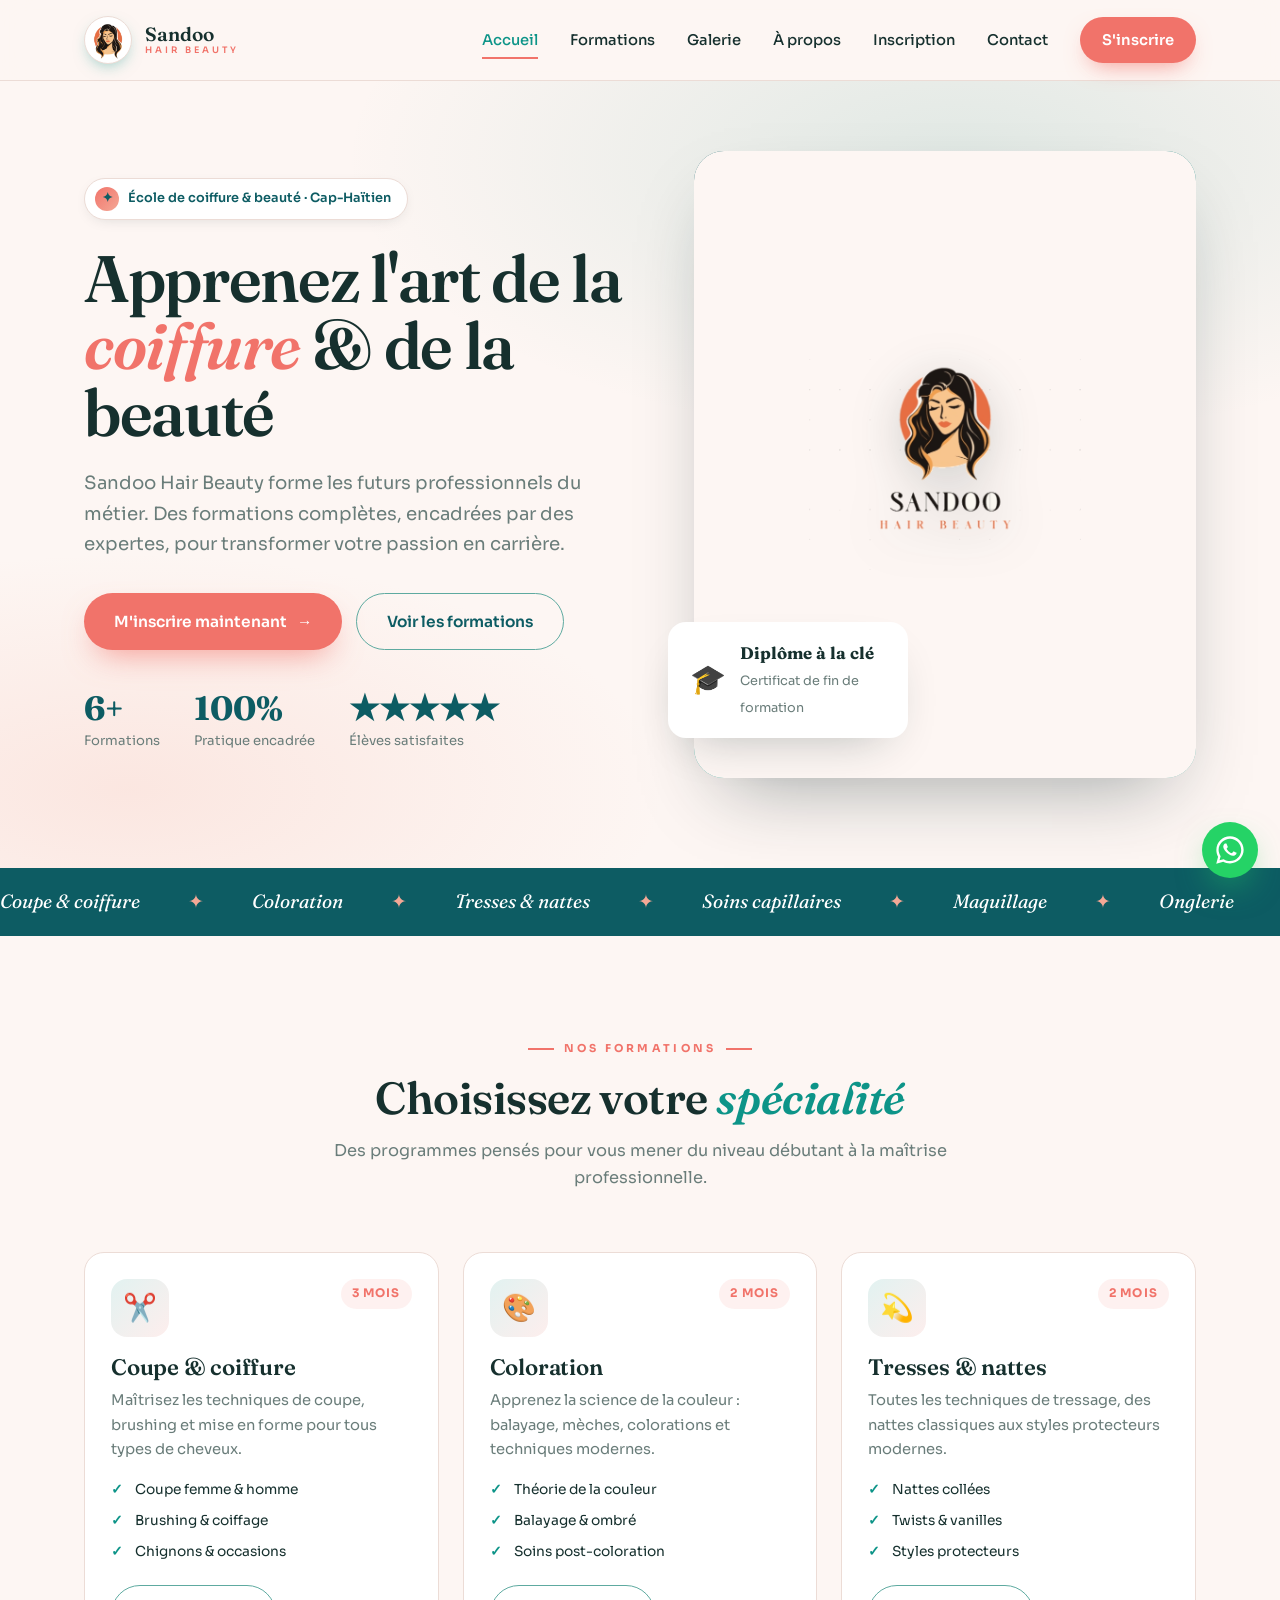
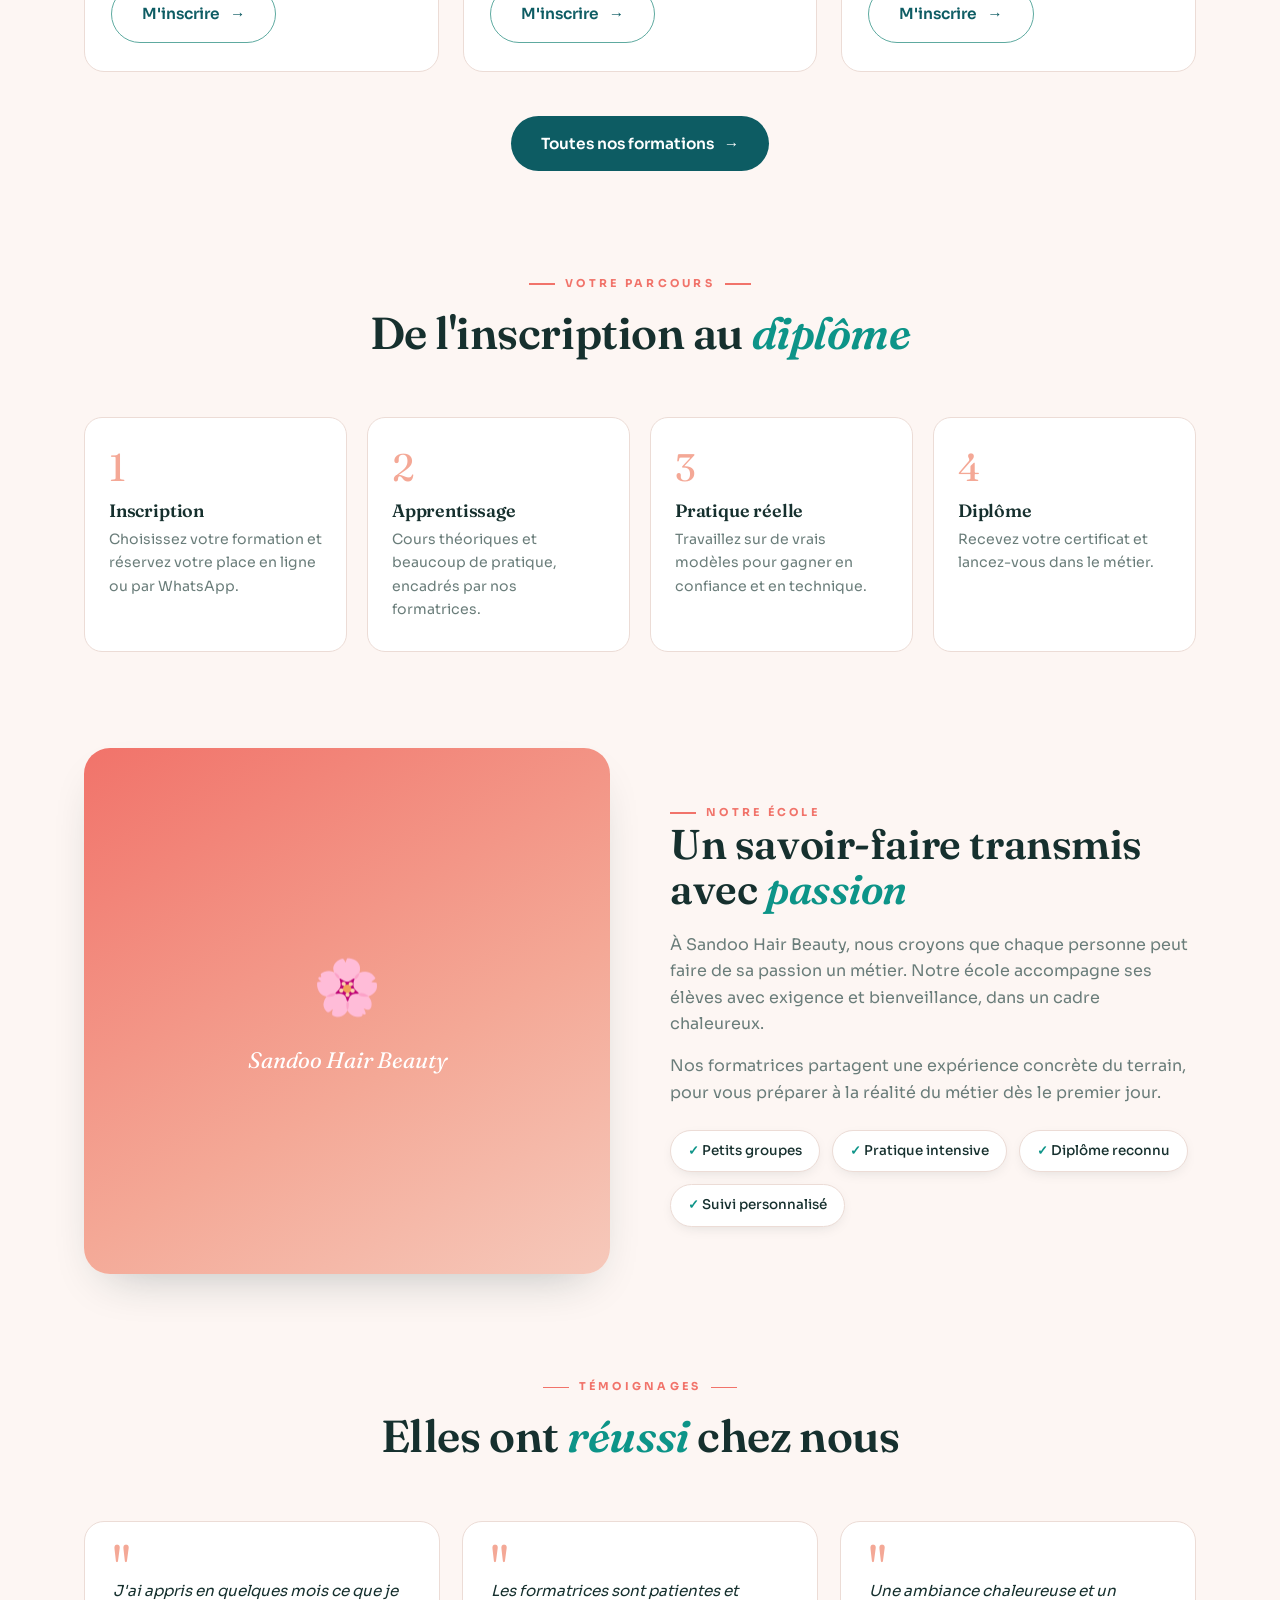
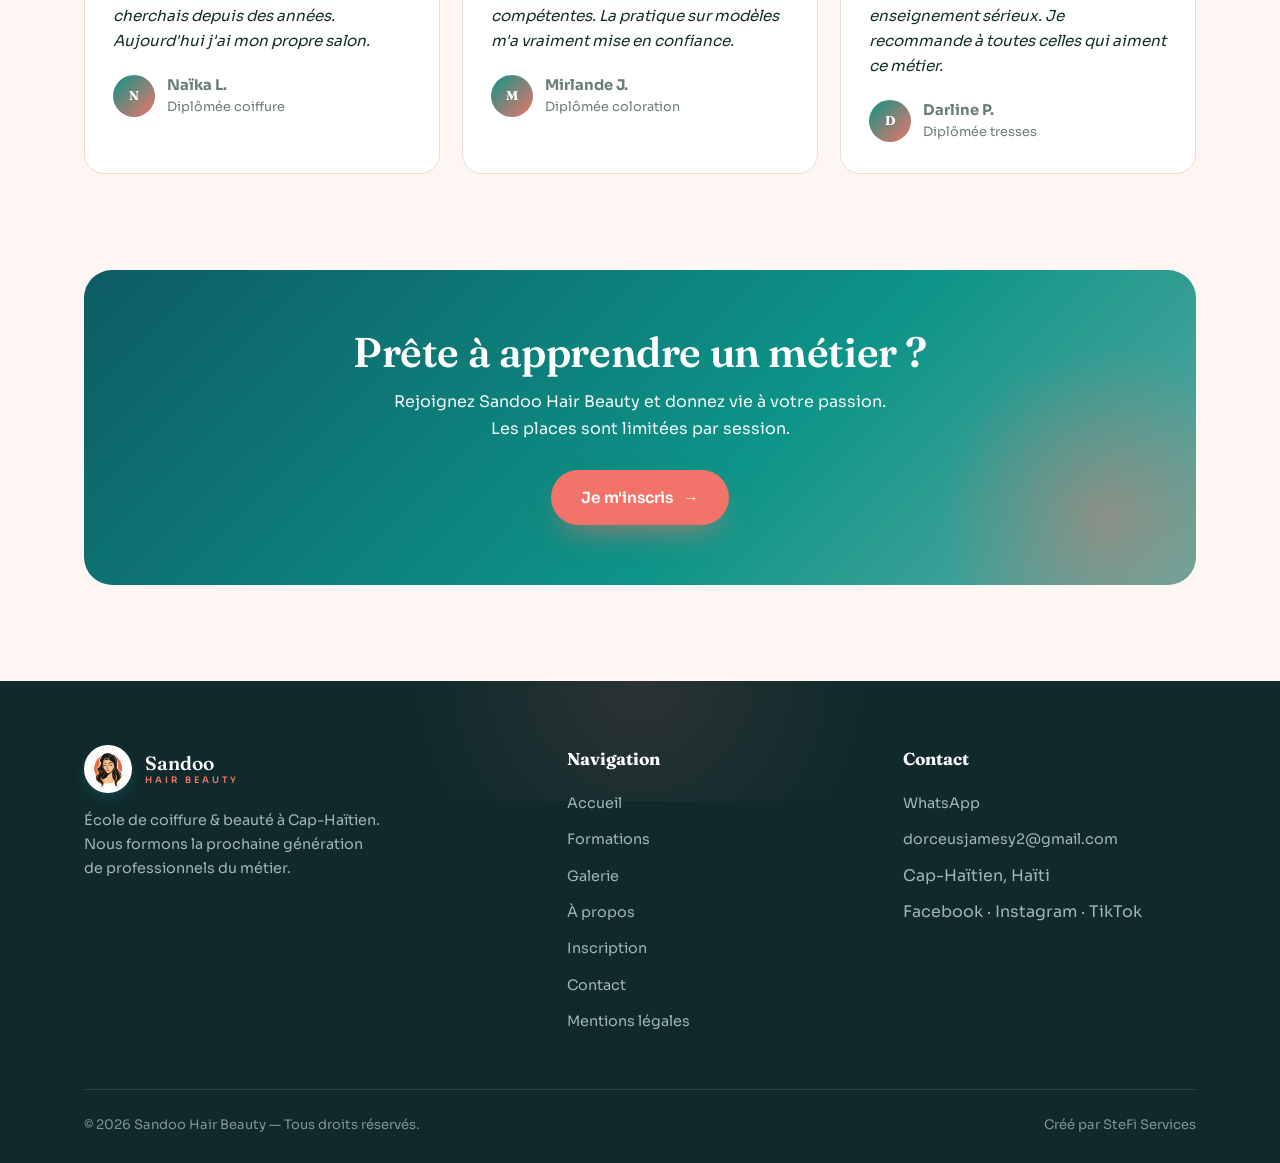
==== index.html @ 124b2bf8 "first commit" ====
<!DOCTYPE html>
<html lang="fr">
<head>
<meta charset="UTF-8">
<meta name="viewport" content="width=device-width, initial-scale=1.0">
<title>Sandoo Hair Beauty — École de coiffure & beauté à Cap-Haïtien</title>
<meta name="description" content="École de coiffure et de beauté à Cap-Haïtien. Formations en coupe, coloration, tresses, soins, maquillage et onglerie. Inscrivez-vous dès aujourd'hui.">
<meta property="og:title" content="Sandoo Hair Beauty — École de coiffure & beauté à Cap-Haïtien">
<meta property="og:description" content="École de coiffure et de beauté à Cap-Haïtien. Formations en coupe, coloration, tresses, soins, maquillage et onglerie. Inscrivez-vous dès aujourd'hui.">
<meta property="og:type" content="website">
<meta name="theme-color" content="#0d9488">
<link rel="icon" type="image/png" href="img/icon.png">
<link rel="preconnect" href="https://fonts.googleapis.com">
<link rel="preconnect" href="https://fonts.gstatic.com" crossorigin>
<link href="https://fonts.googleapis.com/css2?family=Fraunces:ital,opsz,wght@0,9..144,400;0,9..144,500;0,9..144,600;0,9..144,700;1,9..144,400;1,9..144,600&family=Sora:wght@300;400;500;600;700&display=swap" rel="stylesheet">
<link rel="stylesheet" href="css/style.css">
</head>
<body>
<header>
  <div class="wrap nav">
    <a href="index.html" class="brand">
      <img class="mark" src="img/icon.png" alt="Sandoo Hair Beauty">
      <span class="bn">Sandoo<small>Hair Beauty</small></span>
    </a>
    <nav class="menu" id="menu">
        <a href="index.html" class="active">Accueil</a>
        <a href="formations.html">Formations</a>
        <a href="galerie.html">Galerie</a>
        <a href="a-propos.html">À propos</a>
        <a href="inscription.html">Inscription</a>
        <a href="contact.html">Contact</a>
        <a href="inscription.html" class="cta">S'inscrire</a>
    </nav>
    <button class="burger" id="burger" aria-label="Menu"><span></span><span></span><span></span></button>
  </div>
</header>

<section class="hero">
  <div class="wrap">
    <div class="reveal">
      <span class="hero-tag"><span class="pip">✦</span> École de coiffure &amp; beauté · Cap-Haïtien</span>
      <h1>Apprenez l'art de la <em>coiffure</em> &amp; de la beauté</h1>
      <p class="lead">Sandoo Hair Beauty forme les futurs professionnels du métier. Des formations complètes, encadrées par des expertes, pour transformer votre passion en carrière.</p>
      <div class="btns">
        <a href="inscription.html" class="btn btn-primary">M'inscrire maintenant <span class="arr">→</span></a>
        <a href="formations.html" class="btn btn-ghost">Voir les formations</a>
      </div>
      <div class="hero-stats">
        <div class="s"><div class="n">6+</div><div class="l">Formations</div></div>
        <div class="s"><div class="n">100%</div><div class="l">Pratique encadrée</div></div>
        <div class="s"><div class="n">★★★★★</div><div class="l">Élèves satisfaites</div></div>
      </div>
    </div>
    <div class="hero-visual reveal d2">
      <div class="hero-frame">
        <div class="ph" style="background:var(--cream)">
          <img src="img/logo.png" alt="Sandoo Hair Beauty" style="width:78%;max-width:300px;filter:drop-shadow(0 10px 24px rgba(16,42,44,.18))">
        </div>
      </div>
      <div class="hero-badge">
        <span class="em">🎓</span>
        <span class="t"><b>Diplôme à la clé</b><span>Certificat de fin de formation</span></span>
      </div>
    </div>
  </div>
</section>

<div class="ribbon">
  <div class="ribbon-track">
    <span>Coupe &amp; coiffure</span><span>Coloration</span><span>Tresses &amp; nattes</span><span>Soins capillaires</span><span>Maquillage</span><span>Onglerie</span>
    <span>Coupe &amp; coiffure</span><span>Coloration</span><span>Tresses &amp; nattes</span><span>Soins capillaires</span><span>Maquillage</span><span>Onglerie</span>
  </div>
</div>

<section>
  <div class="wrap">
    <div class="head reveal">
      <span class="eyebrow center">Nos formations</span>
      <h2>Choisissez votre <em>spécialité</em></h2>
      <p>Des programmes pensés pour vous mener du niveau débutant à la maîtrise professionnelle.</p>
    </div>
    <div class="programs">
      <div class="program reveal">
        <div class="top"><span class="ico">✂️</span><span class="dur">3 mois</span></div>
        <div class="body">
          <h3>Coupe &amp; coiffure</h3>
          <p>Maîtrisez les techniques de coupe, brushing et mise en forme pour tous types de cheveux.</p>
          <ul><li>Coupe femme &amp; homme</li><li>Brushing &amp; coiffage</li><li>Chignons &amp; occasions</li></ul>
          <div class="foot"><a href="inscription.html" class="btn btn-ghost">M'inscrire <span class="arr">→</span></a></div>
        </div>
      </div>
      <div class="program reveal d1">
        <div class="top"><span class="ico">🎨</span><span class="dur">2 mois</span></div>
        <div class="body">
          <h3>Coloration</h3>
          <p>Apprenez la science de la couleur : balayage, mèches, colorations et techniques modernes.</p>
          <ul><li>Théorie de la couleur</li><li>Balayage &amp; ombré</li><li>Soins post-coloration</li></ul>
          <div class="foot"><a href="inscription.html" class="btn btn-ghost">M'inscrire <span class="arr">→</span></a></div>
        </div>
      </div>
      <div class="program reveal d2">
        <div class="top"><span class="ico">💫</span><span class="dur">2 mois</span></div>
        <div class="body">
          <h3>Tresses &amp; nattes</h3>
          <p>Toutes les techniques de tressage, des nattes classiques aux styles protecteurs modernes.</p>
          <ul><li>Nattes collées</li><li>Twists &amp; vanilles</li><li>Styles protecteurs</li></ul>
          <div class="foot"><a href="inscription.html" class="btn btn-ghost">M'inscrire <span class="arr">→</span></a></div>
        </div>
      </div>
    </div>
    <div style="text-align:center;margin-top:44px" class="reveal">
      <a href="formations.html" class="btn btn-dark">Toutes nos formations <span class="arr">→</span></a>
    </div>
  </div>
</section>

<section style="padding-top:0">
  <div class="wrap">
    <div class="head reveal">
      <span class="eyebrow center">Votre parcours</span>
      <h2>De l'inscription au <em>diplôme</em></h2>
    </div>
    <div class="path">
      <div class="step reveal"><div class="k">1</div><h3>Inscription</h3><p>Choisissez votre formation et réservez votre place en ligne ou par WhatsApp.</p></div>
      <div class="step reveal d1"><div class="k">2</div><h3>Apprentissage</h3><p>Cours théoriques et beaucoup de pratique, encadrés par nos formatrices.</p></div>
      <div class="step reveal d2"><div class="k">3</div><h3>Pratique réelle</h3><p>Travaillez sur de vrais modèles pour gagner en confiance et en technique.</p></div>
      <div class="step reveal d3"><div class="k">4</div><h3>Diplôme</h3><p>Recevez votre certificat et lancez-vous dans le métier.</p></div>
    </div>
  </div>
</section>

<section style="padding-top:0">
  <div class="wrap split">
    <div class="split-visual reveal">
      <div class="ph"><div class="ico">🌸</div><div class="cap">Sandoo Hair Beauty</div></div>
    </div>
    <div class="reveal d1">
      <span class="eyebrow">Notre école</span>
      <h2>Un savoir-faire transmis avec <em>passion</em></h2>
      <p>À Sandoo Hair Beauty, nous croyons que chaque personne peut faire de sa passion un métier. Notre école accompagne ses élèves avec exigence et bienveillance, dans un cadre chaleureux.</p>
      <p>Nos formatrices partagent une expérience concrète du terrain, pour vous préparer à la réalité du métier dès le premier jour.</p>
      <div class="pills">
        <span class="pill"><b>✓</b> Petits groupes</span>
        <span class="pill"><b>✓</b> Pratique intensive</span>
        <span class="pill"><b>✓</b> Diplôme reconnu</span>
        <span class="pill"><b>✓</b> Suivi personnalisé</span>
      </div>
    </div>
  </div>
</section>

<section style="padding-top:0">
  <div class="wrap">
    <div class="head reveal">
      <span class="eyebrow center">Témoignages</span>
      <h2>Elles ont <em>réussi</em> chez nous</h2>
    </div>
    <div class="quotes">
      <div class="quote reveal">
        <div class="mark">"</div>
        <p>J'ai appris en quelques mois ce que je cherchais depuis des années. Aujourd'hui j'ai mon propre salon.</p>
        <div class="who"><span class="av">N</span><span><b>Naïka L.</b><span>Diplômée coiffure</span></span></div>
      </div>
      <div class="quote reveal d1">
        <div class="mark">"</div>
        <p>Les formatrices sont patientes et compétentes. La pratique sur modèles m'a vraiment mise en confiance.</p>
        <div class="who"><span class="av">M</span><span><b>Mirlande J.</b><span>Diplômée coloration</span></span></div>
      </div>
      <div class="quote reveal d2">
        <div class="mark">"</div>
        <p>Une ambiance chaleureuse et un enseignement sérieux. Je recommande à toutes celles qui aiment ce métier.</p>
        <div class="who"><span class="av">D</span><span><b>Darline P.</b><span>Diplômée tresses</span></span></div>
      </div>
    </div>
  </div>
</section>

<section style="padding-top:0">
  <div class="wrap">
    <div class="cta-band reveal">
      <h2>Prête à apprendre un métier ?</h2>
      <p>Rejoignez Sandoo Hair Beauty et donnez vie à votre passion. Les places sont limitées par session.</p>
      <a href="inscription.html" class="btn btn-primary">Je m'inscris <span class="arr">→</span></a>
    </div>
  </div>
</section>

<footer>
  <div class="wrap">
    <div class="f-grid">
      <div class="f-brand">
        <a href="index.html" class="brand">
          <img class="mark" src="img/icon.png" alt="Sandoo Hair Beauty">
          <span class="bn">Sandoo<small>Hair Beauty</small></span>
        </a>
        <p>École de coiffure &amp; beauté à Cap-Haïtien. Nous formons la prochaine génération de professionnels du métier.</p>
      </div>
      <div>
        <h4>Navigation</h4>
        <ul>
          <li><a href="index.html">Accueil</a></li>
          <li><a href="formations.html">Formations</a></li>
          <li><a href="galerie.html">Galerie</a></li>
          <li><a href="a-propos.html">À propos</a></li>
          <li><a href="inscription.html">Inscription</a></li>
          <li><a href="contact.html">Contact</a></li>
          <li><a href="mentions-legales.html">Mentions légales</a></li>
        </ul>
      </div>
      <div>
        <h4>Contact</h4>
        <ul>
          <li><a href="https://wa.me/50942458255" target="_blank" rel="noopener">WhatsApp</a></li>
          <li><a href="mailto:dorceusjamesy2@gmail.com">dorceusjamesy2@gmail.com</a></li>
          <li><span style="color:#9fb6b3">Cap-Haïtien, Haïti</span></li>
          <li><span style="color:#9fb6b3">Facebook · Instagram · TikTok</span></li>
        </ul>
      </div>
    </div>
    <div class="f-bottom">
      <span>© <span class="year"></span> Sandoo Hair Beauty — Tous droits réservés.</span>
      <span>Créé par SteFi Services</span>
    </div>
  </div>
</footer>

<a class="wa-float" href="https://wa.me/50942458255?text=Bonjour%20Sandoo%20Hair%20Beauty" target="_blank" rel="noopener" aria-label="WhatsApp">
  <svg viewBox="0 0 32 32" fill="currentColor"><path d="M16 .4C7.4.4.4 7.4.4 16c0 2.8.7 5.4 2 7.8L.3 31.6l8-2.1c2.3 1.2 4.9 1.9 7.7 1.9 8.6 0 15.6-7 15.6-15.6S24.6.4 16 .4zm0 28.2c-2.5 0-4.8-.7-6.8-1.8l-.5-.3-4.7 1.2 1.3-4.6-.3-.5c-1.3-2-2-4.4-2-6.8C3.2 9 9 3.2 16 3.2S28.8 9 28.8 16 23 28.6 16 28.6zm7.1-9.6c-.4-.2-2.3-1.1-2.6-1.3-.4-.1-.6-.2-.9.2s-1 1.3-1.2 1.5c-.2.2-.4.3-.8.1-.4-.2-1.6-.6-3.1-1.9-1.1-1-1.9-2.3-2.2-2.7-.2-.4 0-.6.2-.8.2-.2.4-.4.5-.7.2-.2.2-.4.4-.6.1-.3 0-.5 0-.7-.1-.2-.9-2.1-1.2-2.9-.3-.8-.6-.7-.9-.7h-.7c-.2 0-.6.1-1 .5-.3.4-1.3 1.3-1.3 3.1s1.3 3.6 1.5 3.9c.2.2 2.6 4 6.4 5.6.9.4 1.6.6 2.1.8.9.3 1.7.2 2.3.1.7-.1 2.3-.9 2.6-1.8.3-.9.3-1.6.2-1.8-.1-.1-.3-.2-.7-.4z"/></svg><span class="t">Écrivez-nous</span>
</a>
<script src="js/main.js"></script>
</body>
</html>
---- css/style.css ----
/* ============================================================
   Sandoo Hair Beauty — feuille de style
   École de coiffure & beauté · Port-au-Prince
   Palette teal & corail. Modifier les couleurs dans :root.
   ============================================================ */

*{box-sizing:border-box;margin:0;padding:0}
:root{
  --teal-deep:#0d5c63;
  --teal:#0d9488;
  --teal-soft:#5eaaa0;
  --coral:#f1736a;
  --coral-soft:#f4a896;
  --cream:#fdf6f3;
  --ink:#16302e;
  --night:#102a2c;
  --muted:#6a7d7a;
  --border:#ecdcd6;
  --surface:#ffffff;
  --gold:#cba14f;
  --wa:#25d366;
  --radius:20px;
  --shadow-sm:0 4px 16px -8px rgba(16,42,44,.22);
  --shadow-md:0 20px 50px -24px rgba(16,42,44,.32);
  --shadow-lg:0 34px 76px -30px rgba(16,42,44,.4);
  --maxw:1160px;
}
html{scroll-behavior:smooth;-webkit-text-size-adjust:100%}
body{font-family:'Sora',sans-serif;color:var(--ink);background:var(--cream);line-height:1.65;overflow-x:hidden}
a{color:inherit;text-decoration:none}
img{max-width:100%;display:block}
::selection{background:rgba(241,115,106,.22)}
.wrap{max-width:var(--maxw);margin:0 auto;padding:0 24px}
section{padding:96px 0}
h1,h2,h3{font-family:'Fraunces',serif;font-weight:600;line-height:1.08;letter-spacing:-.01em}

/* ---------- Eyebrow ---------- */
.eyebrow{display:inline-flex;align-items:center;gap:10px;text-transform:uppercase;letter-spacing:.3em;font-size:.68rem;font-weight:700;color:var(--coral)}
.eyebrow::before{content:"";width:26px;height:1.5px;background:var(--coral)}
.eyebrow.center::after{content:"";width:26px;height:1.5px;background:var(--coral)}

/* ---------- Header ---------- */
header{position:sticky;top:0;z-index:60;background:rgba(253,246,243,.85);backdrop-filter:blur(14px);-webkit-backdrop-filter:blur(14px);border-bottom:1px solid var(--border);transition:box-shadow .3s}
header.scrolled{box-shadow:0 8px 30px -20px rgba(16,42,44,.5)}
.nav{display:flex;align-items:center;justify-content:space-between;height:80px}
.brand{display:flex;align-items:center;gap:13px}
.brand .mark{width:48px;height:48px;border-radius:50%;object-fit:cover;object-position:center top;flex:0 0 auto;background:#fff;box-shadow:0 6px 16px -6px rgba(13,148,136,.5);border:1.5px solid var(--border)}
footer .brand .mark{border-color:rgba(255,255,255,.15)}
.brand .bn{font-family:'Fraunces',serif;font-size:1.2rem;font-weight:600;line-height:1.1}
.brand .bn small{display:block;font-family:'Sora',sans-serif;font-size:.56rem;letter-spacing:.34em;text-transform:uppercase;color:var(--coral);font-weight:600;margin-top:1px}
.menu{display:flex;gap:32px;align-items:center;font-size:.92rem;font-weight:500}
.menu a{position:relative;padding:4px 0;color:var(--ink);transition:color .2s}
.menu a:hover,.menu a.active{color:var(--teal)}
.menu a::after{content:"";position:absolute;left:0;bottom:-3px;width:0;height:2px;background:var(--coral);transition:width .28s}
.menu a:hover::after,.menu a.active::after{width:100%}
.menu .cta{background:var(--coral);color:#fff;padding:11px 22px;border-radius:30px;font-weight:600;box-shadow:0 10px 24px -10px rgba(241,115,106,.8)}
.menu .cta:hover{background:#e85c52;color:#fff;transform:translateY(-1px)}
.menu .cta::after{display:none}
.burger{display:none;flex-direction:column;gap:5px;cursor:pointer;background:none;border:0;padding:6px}
.burger span{width:26px;height:2px;background:var(--ink);border-radius:2px;transition:.3s}
.burger.open span:nth-child(1){transform:translateY(7px) rotate(45deg)}
.burger.open span:nth-child(2){opacity:0}
.burger.open span:nth-child(3){transform:translateY(-7px) rotate(-45deg)}

/* ---------- Buttons ---------- */
.btns{display:flex;gap:14px;flex-wrap:wrap}
.btn{display:inline-flex;align-items:center;gap:10px;padding:15px 30px;border-radius:34px;font-weight:600;font-size:.96rem;transition:transform .2s,box-shadow .2s,background .2s;cursor:pointer;border:0;font-family:inherit}
.btn-primary{background:var(--coral);color:#fff;box-shadow:0 14px 32px -12px rgba(241,115,106,.75)}
.btn-primary:hover{background:#e85c52;transform:translateY(-2px);box-shadow:0 20px 42px -14px rgba(241,115,106,.85)}
.btn-dark{background:var(--teal-deep);color:#fff}
.btn-dark:hover{background:var(--night);transform:translateY(-2px)}
.btn-ghost{background:transparent;color:var(--teal-deep);border:1.5px solid var(--teal-soft)}
.btn-ghost:hover{border-color:var(--teal);background:rgba(13,148,136,.06);transform:translateY(-2px)}
.btn .arr{transition:transform .25s}
.btn:hover .arr{transform:translateX(4px)}

/* ---------- Wave divider (signature) ---------- */
.wave{display:block;width:100%;height:60px;line-height:0}
.wave svg{width:100%;height:100%}

/* ---------- Section heads ---------- */
.head{max-width:660px;margin:0 auto 60px;text-align:center}
.head .eyebrow{margin-bottom:16px}
.head h2{font-size:clamp(2rem,4.5vw,2.8rem);margin-bottom:16px}
.head h2 em{font-style:italic;color:var(--teal)}
.head p{color:var(--muted);font-size:1.02rem}

/* ---------- Hero ---------- */
.hero{position:relative;overflow:hidden;padding:70px 0 90px;background:
  radial-gradient(ellipse 80% 60% at 75% 10%,rgba(94,170,160,.18),transparent 60%),
  radial-gradient(ellipse 70% 50% at 10% 90%,rgba(244,168,150,.2),transparent 60%)}
.hero .wrap{position:relative;z-index:2;display:grid;grid-template-columns:1.05fr .95fr;gap:56px;align-items:center}
.hero-tag{display:inline-flex;align-items:center;gap:9px;background:#fff;border:1px solid var(--border);border-radius:30px;padding:8px 16px 8px 10px;font-size:.8rem;font-weight:600;color:var(--teal-deep);margin-bottom:26px;box-shadow:var(--shadow-sm)}
.hero-tag .pip{width:24px;height:24px;border-radius:50%;background:linear-gradient(135deg,var(--coral),var(--coral-soft));display:flex;align-items:center;justify-content:center;font-size:.8rem}
.hero h1{font-size:clamp(2.6rem,6vw,4.1rem);line-height:1.02;margin-bottom:22px;letter-spacing:-.02em}
.hero h1 em{font-style:italic;color:var(--coral)}
.hero .lead{font-size:1.14rem;color:var(--muted);max-width:520px;margin-bottom:34px}
.hero-stats{display:flex;gap:34px;margin-top:42px;flex-wrap:wrap}
.hero-stats .s .n{font-family:'Fraunces',serif;font-size:2.1rem;font-weight:700;color:var(--teal-deep);line-height:1}
.hero-stats .s .l{font-size:.82rem;color:var(--muted);margin-top:4px}
.hero-visual{position:relative}
.hero-frame{position:relative;border-radius:30px;overflow:hidden;aspect-ratio:4/5;box-shadow:var(--shadow-lg);
  background:linear-gradient(150deg,var(--teal-deep),var(--teal) 55%,var(--teal-soft))}
.hero-frame .ph{position:absolute;inset:0;display:flex;flex-direction:column;align-items:center;justify-content:center;color:#fff;text-align:center;padding:30px}
.hero-frame .ph .ico{font-size:4rem;margin-bottom:14px;opacity:.95}
.hero-frame .ph .cap{font-family:'Fraunces',serif;font-style:italic;font-size:1.5rem;opacity:.95}
.hero-frame .ph .sub{font-size:.82rem;letter-spacing:.2em;text-transform:uppercase;margin-top:8px;opacity:.8}
.hero-badge{position:absolute;left:-26px;bottom:40px;background:#fff;border-radius:18px;padding:18px 22px;box-shadow:var(--shadow-md);display:flex;align-items:center;gap:14px;max-width:240px}
.hero-badge .em{font-size:1.8rem}
.hero-badge .t b{display:block;font-family:'Fraunces',serif;font-size:1.05rem;color:var(--ink)}
.hero-badge .t span{font-size:.8rem;color:var(--muted)}

/* ---------- Marquee ribbon ---------- */
.ribbon{background:var(--teal-deep);color:#fff;padding:18px 0;overflow:hidden;white-space:nowrap}
.ribbon-track{display:inline-flex;gap:48px;animation:slide 26s linear infinite;font-family:'Fraunces',serif;font-style:italic;font-size:1.2rem}
.ribbon-track span{display:inline-flex;align-items:center;gap:48px}
.ribbon-track span::after{content:"✦";color:var(--coral-soft);font-style:normal}
@keyframes slide{from{transform:translateX(0)}to{transform:translateX(-50%)}}

/* ---------- Formations ---------- */
.programs{display:grid;grid-template-columns:repeat(3,1fr);gap:24px}
.program{background:#fff;border:1px solid var(--border);border-radius:var(--radius);overflow:hidden;display:flex;flex-direction:column;transition:transform .3s,box-shadow .3s}
.program:hover{transform:translateY(-8px);box-shadow:var(--shadow-md)}
.program .top{padding:26px 26px 0;display:flex;align-items:flex-start;justify-content:space-between}
.program .ico{width:58px;height:58px;border-radius:16px;display:flex;align-items:center;justify-content:center;font-size:1.7rem;background:linear-gradient(135deg,rgba(13,148,136,.12),rgba(241,115,106,.12))}
.program .dur{font-size:.74rem;font-weight:700;text-transform:uppercase;letter-spacing:.1em;color:var(--coral);background:rgba(241,115,106,.1);padding:5px 11px;border-radius:20px}
.program .body{padding:18px 26px 28px;display:flex;flex-direction:column;flex:1}
.program h3{font-size:1.4rem;margin-bottom:9px}
.program p{font-size:.92rem;color:var(--muted);margin-bottom:18px;flex:1}
.program ul{list-style:none;margin-bottom:22px;display:flex;flex-direction:column;gap:8px}
.program ul li{font-size:.86rem;padding-left:24px;position:relative;color:var(--ink)}
.program ul li::before{content:"✓";position:absolute;left:0;color:var(--teal);font-weight:700}
.program .foot{margin-top:auto}

/* ---------- Steps / parcours ---------- */
.path{display:grid;grid-template-columns:repeat(4,1fr);gap:20px;position:relative}
.path .step{background:#fff;border:1px solid var(--border);border-radius:18px;padding:30px 24px;position:relative}
.path .step .k{font-family:'Fraunces',serif;font-size:2.4rem;color:var(--coral-soft);line-height:1;margin-bottom:14px}
.path .step h3{font-size:1.12rem;margin-bottom:8px}
.path .step p{font-size:.88rem;color:var(--muted)}

/* ---------- Split / about ---------- */
.split{display:grid;grid-template-columns:1fr 1fr;gap:60px;align-items:center}
.split-visual{border-radius:26px;aspect-ratio:1;overflow:hidden;position:relative;box-shadow:var(--shadow-md);
  background:linear-gradient(150deg,var(--coral),var(--coral-soft) 60%,#f6c9bb)}
.split-visual .ph{position:absolute;inset:0;display:flex;flex-direction:column;align-items:center;justify-content:center;color:#fff;text-align:center}
.split-visual .ph .ico{font-size:3.4rem;margin-bottom:10px}
.split-visual .ph .cap{font-family:'Fraunces',serif;font-style:italic;font-size:1.4rem}
.split h2{font-size:clamp(1.9rem,4vw,2.6rem);margin-bottom:20px}
.split h2 em{font-style:italic;color:var(--teal)}
.split p{color:var(--muted);margin-bottom:16px}
.split .pills{display:flex;gap:12px;flex-wrap:wrap;margin-top:24px}
.split .pill{background:#fff;border:1px solid var(--border);border-radius:30px;padding:9px 17px;font-size:.84rem;font-weight:500;box-shadow:var(--shadow-sm)}
.split .pill b{color:var(--teal)}

/* ---------- Gallery ---------- */
.gallery{display:grid;grid-template-columns:repeat(4,1fr);grid-auto-rows:200px;gap:14px}
.gtile{border-radius:16px;overflow:hidden;position:relative;background:linear-gradient(135deg,var(--teal-soft),var(--coral-soft));display:flex;align-items:center;justify-content:center;color:#fff;font-size:2rem;transition:transform .3s}
.gtile:hover{transform:scale(.98)}
.gtile.big{grid-column:span 2;grid-row:span 2}
.gtile.tall{grid-row:span 2}
.gtile .lbl{position:absolute;bottom:0;left:0;right:0;padding:14px;background:linear-gradient(transparent,rgba(16,42,44,.7));font-family:'Fraunces',serif;font-style:italic;font-size:.95rem}

/* ---------- Testimonials ---------- */
.quotes{display:grid;grid-template-columns:repeat(3,1fr);gap:22px}
.quote{background:#fff;border:1px solid var(--border);border-radius:var(--radius);padding:30px 28px;position:relative}
.quote .mark{font-family:'Fraunces',serif;font-size:3.4rem;color:var(--coral-soft);line-height:.6;height:26px}
.quote p{font-size:.95rem;color:var(--ink);margin-bottom:20px;font-style:italic}
.quote .who{display:flex;align-items:center;gap:12px}
.quote .who .av{width:42px;height:42px;border-radius:50%;background:linear-gradient(135deg,var(--teal),var(--coral));display:flex;align-items:center;justify-content:center;color:#fff;font-family:'Fraunces',serif;font-weight:700}
.quote .who b{font-size:.92rem}
.quote .who span{font-size:.8rem;color:var(--muted);display:block}

/* ---------- CTA band ---------- */
.cta-band{position:relative;overflow:hidden;border-radius:28px;padding:60px 48px;text-align:center;color:#fff;
  background:linear-gradient(135deg,var(--teal-deep),var(--teal) 60%,var(--teal-soft))}
.cta-band::after{content:"";position:absolute;right:-80px;bottom:-100px;width:340px;height:340px;border-radius:50%;background:radial-gradient(circle,rgba(241,115,106,.4),transparent 70%);pointer-events:none}
.cta-band h2{font-size:clamp(1.9rem,4vw,2.6rem);margin-bottom:14px;position:relative}
.cta-band p{opacity:.94;max-width:520px;margin:0 auto 28px;position:relative}
.cta-band .btn-primary{position:relative;z-index:2}

/* ---------- Contact ---------- */
.contact-grid{display:grid;grid-template-columns:.9fr 1.1fr;gap:44px}
.contact-info{display:flex;flex-direction:column;gap:16px}
.ci{display:flex;gap:16px;align-items:center;background:#fff;border:1px solid var(--border);border-radius:16px;padding:18px 20px;transition:transform .2s,border-color .2s}
.ci:hover{transform:translateX(4px);border-color:var(--teal-soft)}
.ci .ic{width:48px;height:48px;border-radius:13px;background:linear-gradient(135deg,rgba(13,148,136,.14),rgba(241,115,106,.14));display:flex;align-items:center;justify-content:center;font-size:1.3rem;flex:0 0 auto}
.ci .l{font-size:.74rem;text-transform:uppercase;letter-spacing:.14em;color:var(--muted)}
.ci .v{font-weight:600}
.form{background:#fff;border:1px solid var(--border);border-radius:var(--radius);padding:34px;box-shadow:var(--shadow-sm)}
.form .row{display:grid;grid-template-columns:1fr 1fr;gap:16px}
.form .field{margin-bottom:18px}
.form label{display:block;font-size:.84rem;font-weight:600;margin-bottom:7px}
.form input,.form select,.form textarea{width:100%;padding:13px 15px;border:1.5px solid var(--border);border-radius:12px;font-family:inherit;font-size:.95rem;background:var(--cream);color:var(--ink);transition:border-color .2s,box-shadow .2s}
.form input:focus,.form select:focus,.form textarea:focus{outline:none;border-color:var(--teal);box-shadow:0 0 0 3px rgba(13,148,136,.12)}
.form textarea{resize:vertical;min-height:120px}
.form .btn-primary{width:100%;justify-content:center}
.form-note{font-size:.78rem;color:var(--muted);text-align:center;margin-top:12px}

/* ---------- Footer ---------- */
footer{background:var(--night);color:#cfe0dd;padding:64px 0 28px;position:relative;overflow:hidden}
footer::before{content:"";position:absolute;top:-120px;left:50%;transform:translateX(-50%);width:600px;height:240px;background:radial-gradient(circle,rgba(241,115,106,.12),transparent 70%);pointer-events:none}
.f-grid{display:grid;grid-template-columns:1.5fr 1fr 1fr;gap:44px;margin-bottom:44px;position:relative}
.f-brand .brand{margin-bottom:16px}
.f-brand .brand .bn{color:#fff}
.f-brand p{font-size:.9rem;color:#9fb6b3;max-width:300px}
footer h4{font-family:'Fraunces',serif;color:#fff;font-size:1.08rem;margin-bottom:16px}
footer ul{list-style:none}
footer ul li{margin-bottom:10px}
footer ul a{font-size:.9rem;color:#9fb6b3;transition:color .2s,padding-left .2s}
footer ul a:hover{color:var(--coral-soft);padding-left:4px}
.f-bottom{border-top:1px solid rgba(255,255,255,.1);padding-top:24px;display:flex;justify-content:space-between;flex-wrap:wrap;gap:12px;font-size:.82rem;color:#7e9591;position:relative}

/* ---------- WhatsApp float ---------- */
.wa-float{position:fixed;right:22px;bottom:22px;z-index:80;display:flex;align-items:center;gap:0;background:var(--wa);color:#fff;border-radius:32px;padding:14px;box-shadow:0 14px 34px -10px rgba(37,211,102,.6);transition:padding .3s,gap .3s;overflow:hidden}
.wa-float svg{width:28px;height:28px;flex:0 0 auto}
.wa-float .t{max-width:0;white-space:nowrap;font-weight:600;font-size:.92rem;overflow:hidden;transition:max-width .35s,margin .35s}
.wa-float:hover{gap:10px;padding:14px 22px 14px 14px}
.wa-float:hover .t{max-width:160px;margin-left:2px}

/* ---------- Reveal ---------- */
.reveal{opacity:0;transform:translateY(28px);transition:opacity .7s ease,transform .7s cubic-bezier(.22,1,.36,1)}
.reveal.in{opacity:1;transform:none}
.reveal.d1{transition-delay:.08s}.reveal.d2{transition-delay:.16s}.reveal.d3{transition-delay:.24s}.reveal.d4{transition-delay:.32s}

/* ---------- Page hero (inner) ---------- */
.page-hero{position:relative;padding:70px 0 50px;text-align:center;overflow:hidden;background:
  radial-gradient(ellipse 70% 60% at 80% 0%,rgba(94,170,160,.16),transparent 60%),
  radial-gradient(ellipse 60% 50% at 10% 100%,rgba(244,168,150,.18),transparent 60%)}
.page-hero .wrap{position:relative;z-index:2}
.page-hero h1{font-size:clamp(2.2rem,5vw,3.2rem);margin-bottom:14px}
.page-hero h1 em{font-style:italic;color:var(--coral)}
.page-hero p{color:var(--muted);max-width:560px;margin:0 auto}
.crumbs{font-size:.78rem;color:var(--muted);margin-top:18px}
.crumbs a{color:var(--teal)}

/* ---------- Responsive ---------- */
@media (max-width:920px){
  .hero .wrap{grid-template-columns:1fr;gap:46px}
  .hero-visual{max-width:420px;margin:0 auto;width:100%}
  .programs{grid-template-columns:1fr 1fr}
  .path{grid-template-columns:1fr 1fr}
  .split{grid-template-columns:1fr;gap:40px}
  .gallery{grid-template-columns:repeat(2,1fr)}
  .quotes{grid-template-columns:1fr}
  .contact-grid{grid-template-columns:1fr;gap:32px}
  .f-grid{grid-template-columns:1fr 1fr}
}
@media (max-width:600px){
  section{padding:66px 0}
  .menu{position:fixed;inset:80px 0 auto 0;background:var(--cream);flex-direction:column;gap:0;padding:10px 24px 26px;border-bottom:1px solid var(--border);transform:translateY(-140%);transition:transform .35s}
  .menu.open{transform:none}
  .menu a{width:100%;padding:15px 0;border-bottom:1px solid var(--border)}
  .menu a::after{display:none}
  .menu .cta{width:100%;text-align:center;justify-content:center;margin-top:12px}
  .burger{display:flex}
  .programs{grid-template-columns:1fr}
  .path{grid-template-columns:1fr}
  .gallery{grid-template-columns:1fr;grid-auto-rows:180px}
  .gtile.big{grid-column:span 1;grid-row:span 1}
  .form .row{grid-template-columns:1fr}
  .f-grid{grid-template-columns:1fr}
  .f-bottom{flex-direction:column;text-align:center}
  .hero-badge{left:50%;transform:translateX(-50%);bottom:-24px}
  .cta-band{padding:44px 26px}
}
@media (prefers-reduced-motion:reduce){
  *{animation:none!important;transition:none!important}
  .reveal{opacity:1;transform:none}
  .ribbon-track{animation:none!important}
}

/* ============================================================
   Statut formulaire + Espace admin Sandoo
   ============================================================ */
.status-msg{font-size:.9rem;padding:0;border-radius:11px;margin-bottom:0;transition:all .2s}
.status-msg.ok{padding:12px 15px;margin-bottom:18px;background:rgba(13,148,136,.1);color:var(--teal-deep);border:1px solid rgba(13,148,136,.3)}
.status-msg.err{padding:12px 15px;margin-bottom:18px;background:rgba(199,60,0,.08);color:#b23a00;border:1px solid rgba(199,60,0,.25)}

.admin-shell{max-width:860px;margin:0 auto}
.admin-card{background:#fff;border:1px solid var(--border);border-radius:var(--radius);padding:32px;box-shadow:var(--shadow-sm);margin-bottom:24px}
.admin-card h2{font-size:1.4rem;margin-bottom:6px}
.admin-card .sub{color:var(--muted);font-size:.9rem;margin-bottom:22px}
.admin-head{display:flex;justify-content:space-between;align-items:center;gap:16px;flex-wrap:wrap;margin-bottom:8px}
.setup-note{background:#fff8f0;border:1px solid #f0e2c0;border-radius:12px;padding:16px 18px;font-size:.88rem;color:#7a6420;margin-bottom:24px}
.setup-note code{background:#fff;border:1px solid #ecdcb0;border-radius:5px;padding:1px 6px}
.btn-logout{background:none;border:1.5px solid var(--border);color:var(--muted);border-radius:9px;padding:9px 16px;font-size:.85rem;font-weight:600;cursor:pointer}
.btn-logout:hover{border-color:var(--teal);color:var(--teal)}
.insc{border:1px solid var(--border);border-radius:14px;padding:18px 20px;margin-bottom:14px;transition:border-color .2s}
.insc.traite{opacity:.66;background:var(--cream)}
.insc-top{display:flex;justify-content:space-between;align-items:flex-start;gap:14px;flex-wrap:wrap}
.insc-top .nom{font-family:'Fraunces',serif;font-size:1.15rem;font-weight:600}
.insc .badge{font-size:.7rem;font-weight:700;text-transform:uppercase;letter-spacing:.08em;padding:4px 10px;border-radius:20px}
.insc .badge.nouveau{background:rgba(241,115,106,.12);color:var(--coral)}
.insc .badge.traite{background:rgba(13,148,136,.12);color:var(--teal)}
.insc-fields{margin-top:10px;font-size:.9rem;color:var(--ink);display:grid;grid-template-columns:1fr 1fr;gap:4px 18px}
.insc-fields .f span{color:var(--muted)}
.insc-date{font-size:.78rem;color:var(--muted);margin-top:8px}
.insc-actions{display:flex;gap:10px;margin-top:14px;flex-wrap:wrap}
.insc-actions button{font-size:.82rem;font-weight:600;border-radius:9px;padding:8px 14px;cursor:pointer;border:1.5px solid var(--border);background:#fff;transition:all .2s}
.btn-done{color:var(--teal-deep);border-color:var(--teal-soft)!important}
.btn-done:hover{background:rgba(13,148,136,.08)}
.btn-rm{color:#b23a00;border-color:#e7c9c0!important}
.btn-rm:hover{background:#fdf0ec}
.admin-empty{text-align:center;padding:50px 20px;color:var(--muted)}
.admin-filter{display:flex;gap:8px;margin-bottom:20px}
.admin-filter button{font-size:.84rem;font-weight:600;border-radius:30px;padding:8px 16px;cursor:pointer;border:1.5px solid var(--border);background:#fff;color:var(--muted)}
.admin-filter button.on{background:var(--teal-deep);color:#fff;border-color:var(--teal-deep)}
@media (max-width:600px){.insc-fields{grid-template-columns:1fr}}
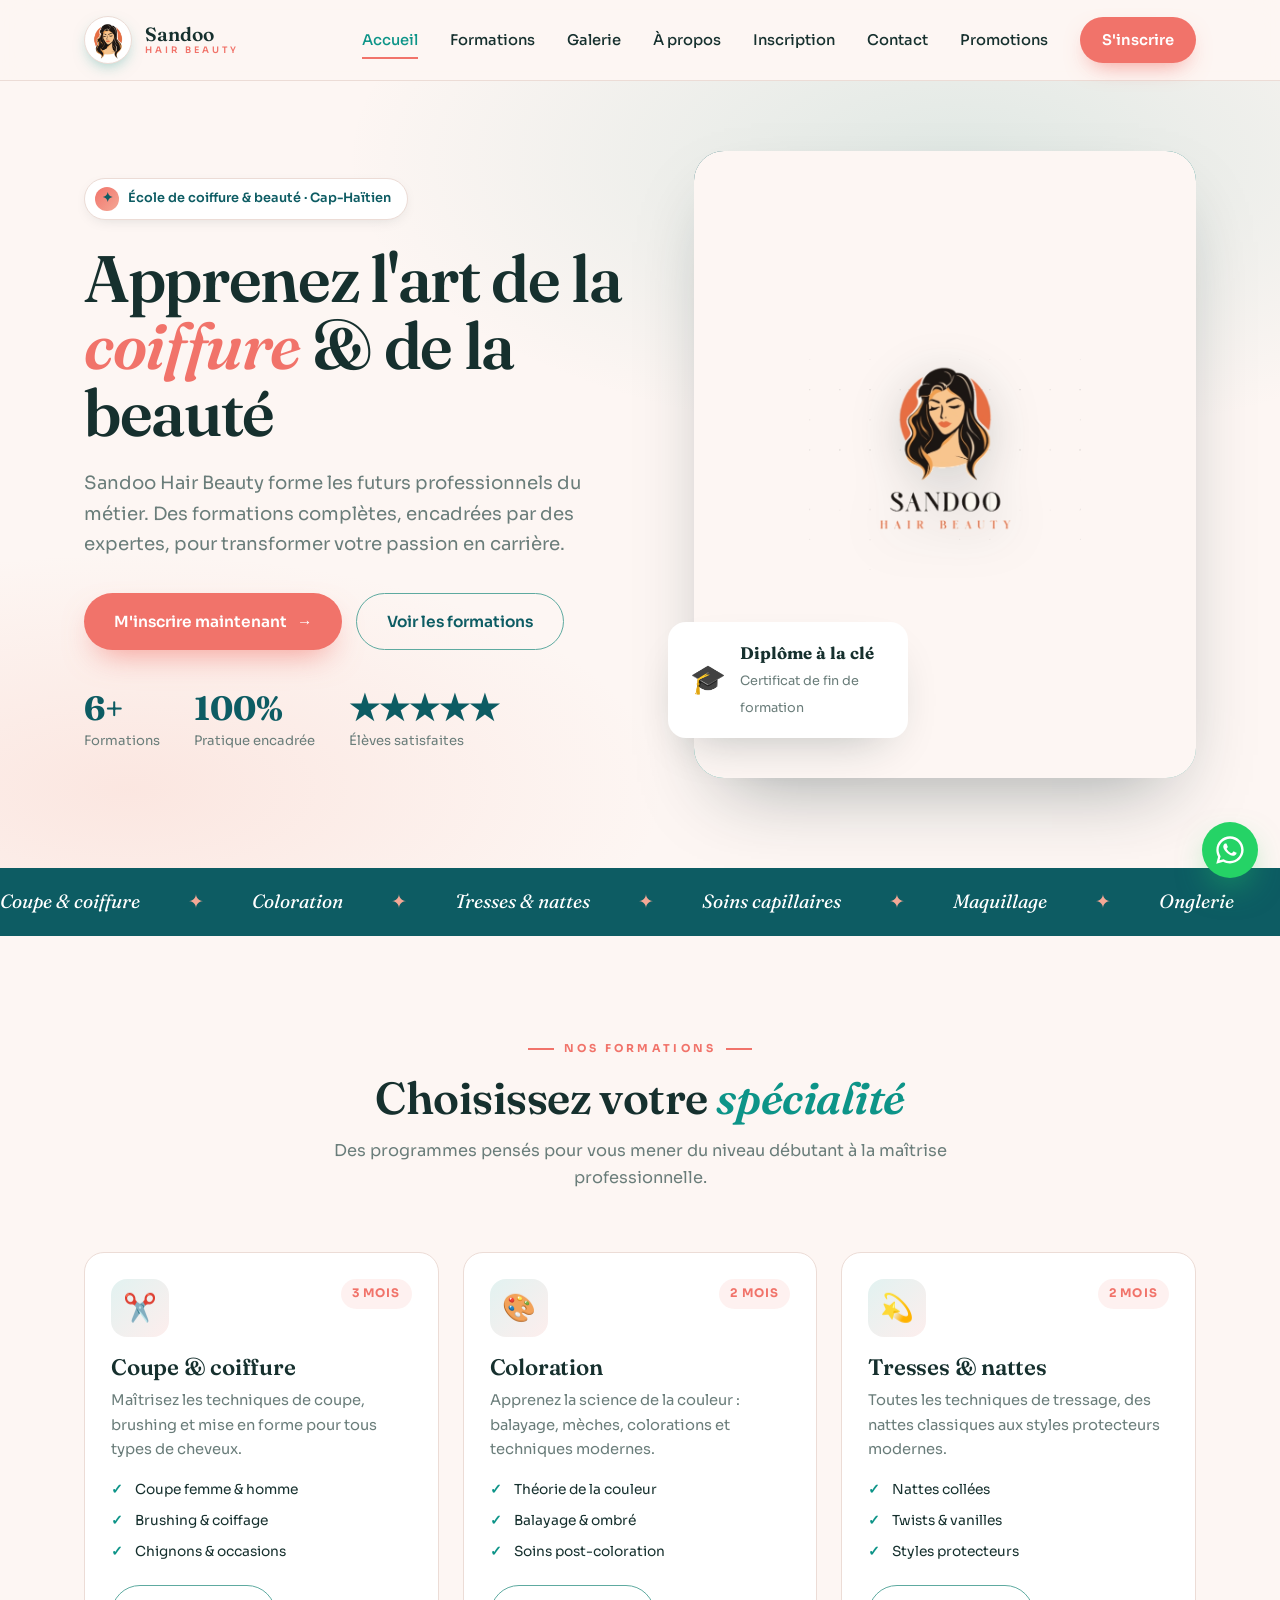
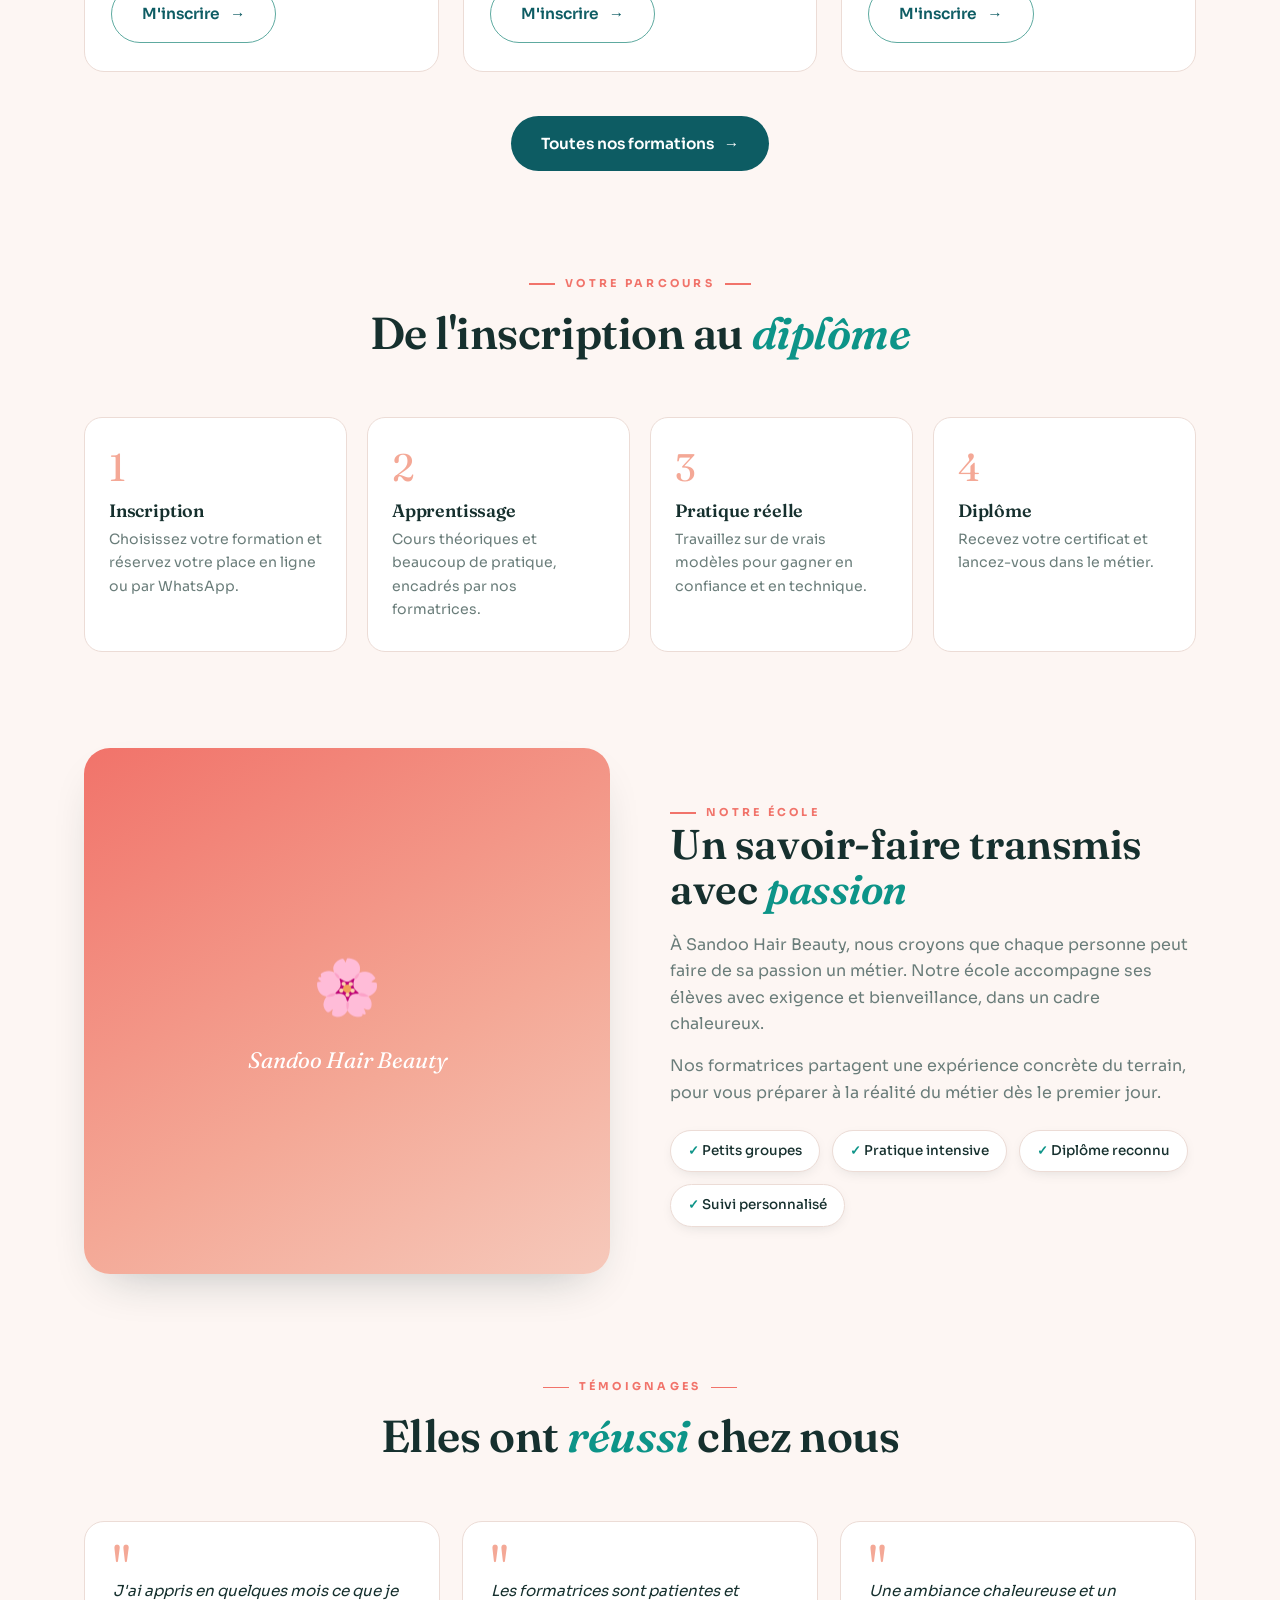
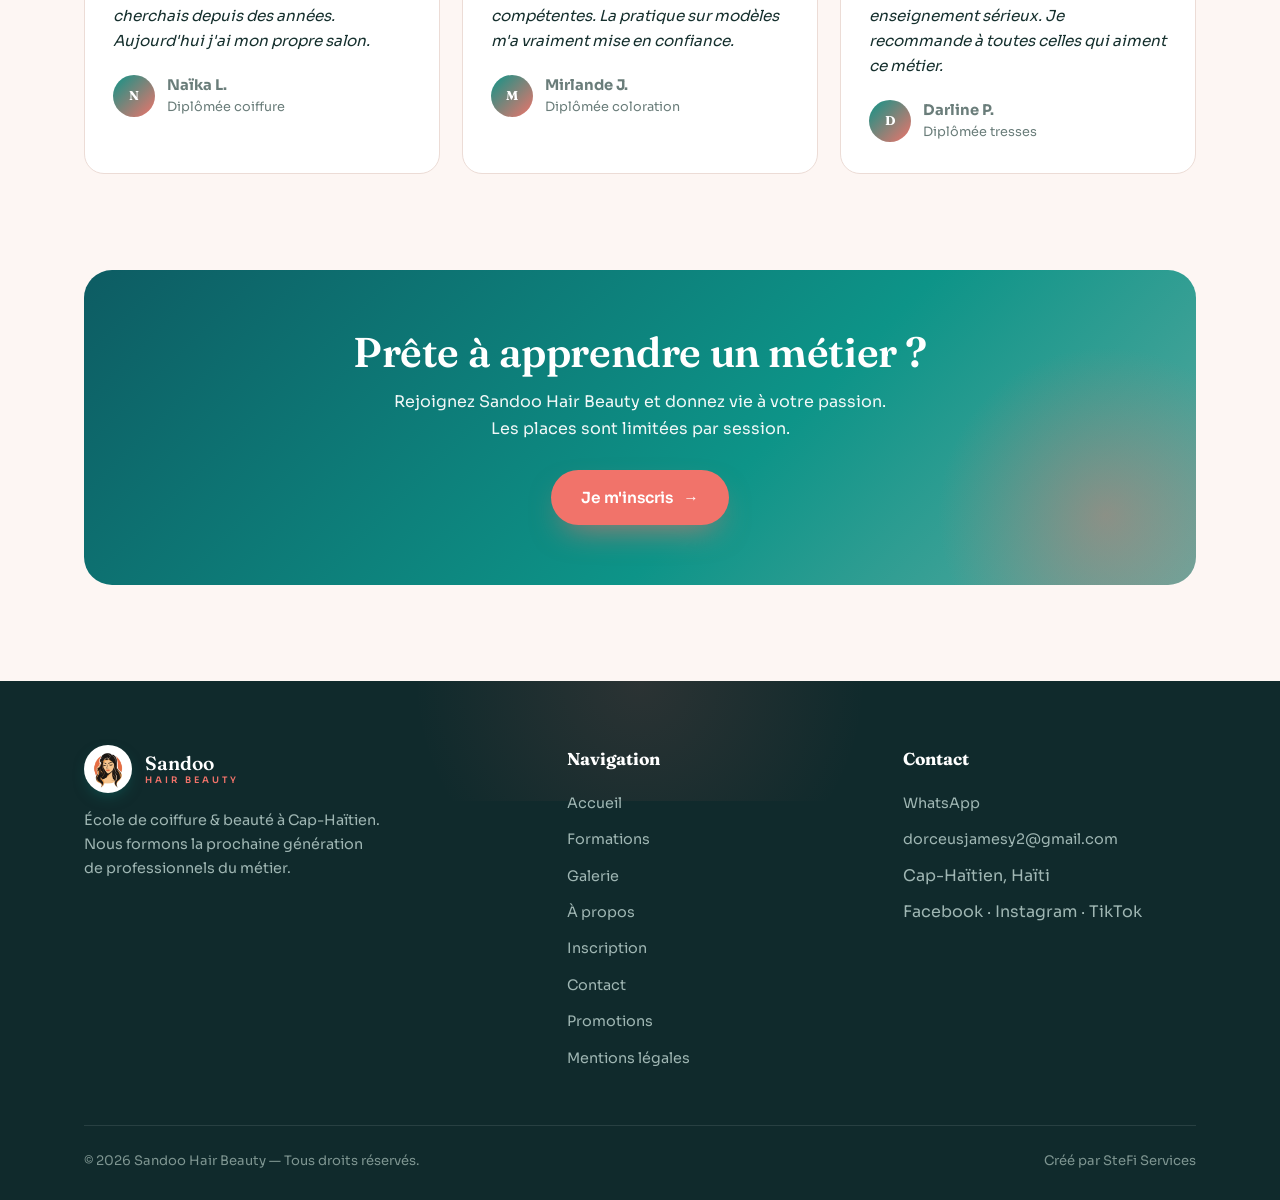
==== commit f55706aa: "Ajout page Promotions et flyers" ====
--- a/index.html
+++ b/index.html
@@ -29,6 +29,7 @@
         <a href="a-propos.html">À propos</a>
         <a href="inscription.html">Inscription</a>
         <a href="contact.html">Contact</a>
+        <a href="promotions.html">Promotions</a>
         <a href="inscription.html" class="cta">S'inscrire</a>
     </nav>
     <button class="burger" id="burger" aria-label="Menu"><span></span><span></span><span></span></button>
@@ -204,6 +205,7 @@
           <li><a href="a-propos.html">À propos</a></li>
           <li><a href="inscription.html">Inscription</a></li>
           <li><a href="contact.html">Contact</a></li>
+          <li><a href="promotions.html">Promotions</a></li>
           <li><a href="mentions-legales.html">Mentions légales</a></li>
         </ul>
       </div>
--- a/css/style.css
+++ b/css/style.css
@@ -307,3 +307,19 @@
 .admin-filter button{font-size:.84rem;font-weight:600;border-radius:30px;padding:8px 16px;cursor:pointer;border:1.5px solid var(--border);background:#fff;color:var(--muted)}
 .admin-filter button.on{background:var(--teal-deep);color:#fff;border-color:var(--teal-deep)}
 @media (max-width:600px){.insc-fields{grid-template-columns:1fr}}
+
+/* ---------- Admin : onglets + galerie ---------- */
+.admin-tabs{display:flex;gap:8px;margin-bottom:24px;border-bottom:1px solid var(--border)}
+.admin-tabs .tab{border:0;background:none;padding:12px 18px;font-size:.92rem;font-weight:600;color:var(--muted);cursor:pointer;font-family:inherit;border-bottom:3px solid transparent;margin-bottom:-1px;transition:color .2s,border-color .2s}
+.admin-tabs .tab.on{color:var(--teal-deep);border-bottom-color:var(--coral)}
+.gal-upload{background:var(--cream);border:1px solid var(--border);border-radius:16px;padding:22px}
+.gal-upload input[type=file]{width:100%;padding:11px;border:1.5px dashed var(--teal-soft);border-radius:12px;background:#fff;font-family:inherit;font-size:.9rem}
+.gal-grid{display:grid;grid-template-columns:repeat(3,1fr);gap:14px;margin-top:14px}
+.gal-item{background:#fff;border:1px solid var(--border);border-radius:14px;overflow:hidden;display:flex;flex-direction:column}
+.gal-item img{width:100%;aspect-ratio:1;object-fit:cover;display:block}
+.gal-meta{padding:10px 12px;flex:1}
+.gal-meta b{display:block;font-family:'Fraunces',serif;font-size:.95rem;margin-bottom:4px}
+.gal-cat{display:inline-block;font-size:.72rem;font-weight:700;text-transform:uppercase;letter-spacing:.06em;color:var(--coral);background:rgba(241,115,106,.1);padding:3px 9px;border-radius:14px}
+.gal-del{margin:0 12px 12px;background:none;border:1.5px solid #f0c9c4;color:#c0392b;border-radius:9px;padding:8px;font-size:.8rem;font-weight:600;cursor:pointer;font-family:inherit}
+.gal-del:hover{background:rgba(199,60,0,.06)}
+@media (max-width:600px){.gal-grid{grid-template-columns:1fr 1fr}}
